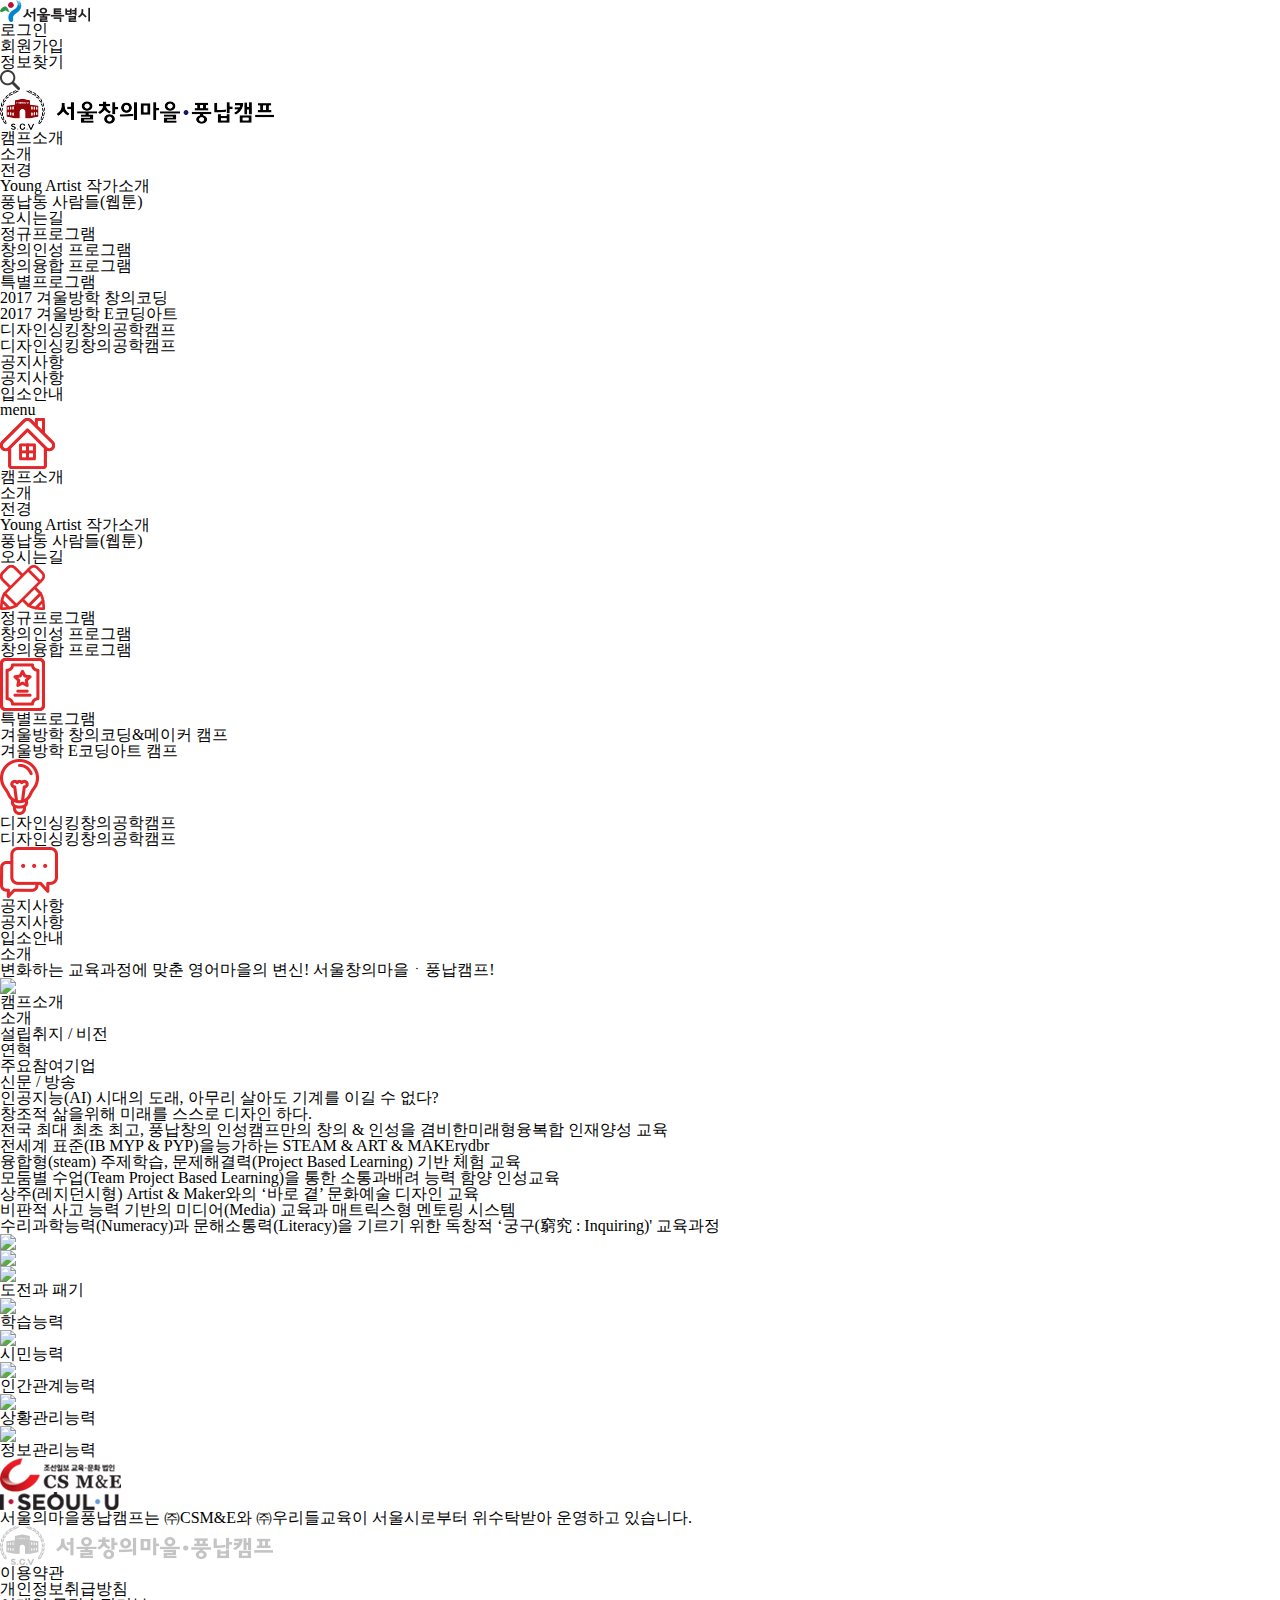
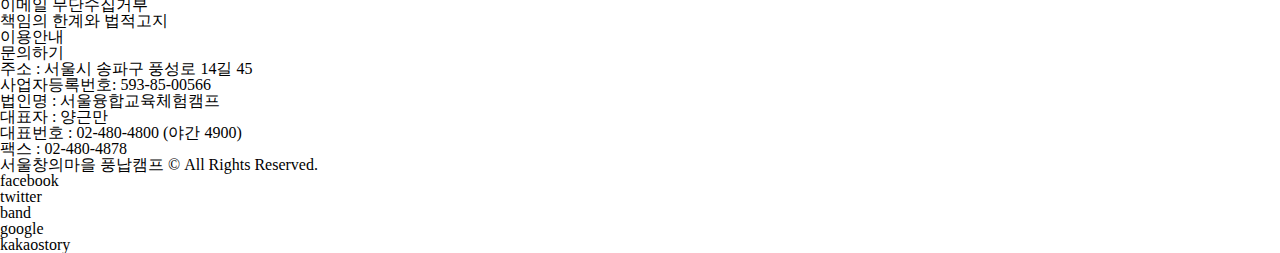
==== gnb1_intro_1.html @ 31e1ef19 "Add files via upload" ====
<!doctype html>
<html lang="ko">
    <head>
        <meta charset="utf-8">
        <meta name="viewport" content="width=device-width, initial-scale=1.0, minimum-scale=1.0, maximum-scale=1, user-scalable=no, target-densitydpi=medium-dpi">
        <title>소개 > 서울창의마을 풍납캠프</title>
        <link href="css/reset.css" rel="stylesheet">
        <link href="js/plugin/jquery.bxslider/jquery.bxslider.min.css" rel="stylesheet">
        <link href="css/common.css" rel="stylesheet">
        <link href="css/gnb1_intro_1.css" rel="stylesheet">
        <script src="js/jquery-3.1.1.min.js"></script>
        <script src="js/plugin/jquery.bxslider/jquery.bxslider.js"></script>
        <script src="js/common.js"></script>
        <script src="css/main.css"></script>
    </head>
    <body>
        <!--------------header--------------->
        <header id="header">
            <div class="top_bar">
                <div class="wrapper">
                    <p class="logo">
                        <a href="#"><img src="images/seoul_logo.png"></a>
                    </p>
                    <nav class="lnb">
                        <ul class="top_menu">
                            <li class="typo"><a href="#">로그인</a></li>
                            <li class="typo"><a href="#">회원가입</a></li>
                            <li class="typo"><a href="#">정보찾기</a></li>
                            <li class="icon"><a href="#"><img src="images/search.png"></a></li>
                        </ul>
                    </nav>
                </div>
            </div>
            <div class="header_con wrapper">
                <h1 class="logo">
                    <a href="index.html"><img src="images/logo.png"></a>
                </h1>
                <div class="gnb_bar clearfix">
                    <nav class="gnb">
                        <ul class="clearfix">
                            <li class="gnb_menu">
                                <a href="gnb1_intro_1.html">캠프소개</a>
                                <ul class="smenu">
                                    <li><a href="gnb1_intro_1.html">소개</a></li>
                                    <li><a href="#">전경</a></li>
                                    <li><a href="#">Young Artist 작가소개</a></li>
                                    <li><a href="#">풍납동 사람들(웹툰)</a></li>
                                    <li><a href="#">오시는길</a></li>
                                </ul>
                            </li>
                            <li class="gnb_menu">
                                <a href="gnb2_character_1.html">정규프로그램</a>
                                <ul class="smenu">
                                    <li><a href="gnb2_character_1.html">창의인성 프로그램</a></li>
                                    <li><a href="#">창의융합 프로그램</a></li>
                                </ul>
                            </li>
                            <li class="gnb_menu">
                                <a href="#">특별프로그램</a>
                                <ul class="smenu">
                                    <li><a href="#">2017 겨울방학 창의코딩</a></li>
                                    <li><a href="#">2017 겨울방학 E코딩아트</a></li>
                                </ul>
                            </li>
                            <li class="gnb_menu">
                                <a href="#">디자인싱킹창의공학캠프</a>
                                <ul class="smenu">
                                    <li><a href="#">디자인싱킹창의공학캠프</a></li>
                                </ul>
                            </li>
                            <li class="gnb_menu">
                                <a href="#">공지사항</a>
                                <ul class="smenu">
                                    <li><a href="#">공지사항</a></li>
                                    <li><a href="#">입소안내</a></li>
                                </ul>
                            </li>
                        </ul>
                    </nav>
                    <p class="gnb_btn">menu</p>
                </div>
                <ul class="ham_menu">
                    <li class="ham_menu1">
                        <p class="icon"><img src="images/ham_icon1.gif"></p>
                        <ul>
                            <li class="tit"><a href="gnb1_intro_1.html">캠프소개</a></li>
                            <li><a href="gnb1_intro_1.html">소개</a></li>
                            <li><a href="#">전경</a></li>
                            <li><a href="#">Young Artist 작가소개</a></li>
                            <li><a href="#">풍납동 사람들(웹툰)</a></li>
                            <li><a href="#">오시는길</a></li>
                        </ul>
                    </li>
                    <li class="ham_menu2">
                        <p class="icon"><img src="images/ham_icon2.gif"></p>
                        <ul>
                            <li class="tit">정규프로그램</li>
                            <li><a href="gnb2_character_1.html">창의인성 프로그램</a></li>
                            <li><a href="#">창의융합 프로그램</a></li>
                        </ul>
                    </li>
                    <li class="ham_menu3">
                        <p class="icon"><img src="images/ham_icon3.gif"></p>
                        <ul>
                            <li class="tit">특별프로그램</li>
                            <li><a href="#">겨울방학 창의코딩&amp;메이커 캠프</a></li>
                            <li><a href="#">겨울방학 E코딩아트 캠프</a></li>
                        </ul>
                    </li>
                    <li class="ham_menu4">
                        <p class="icon"><img src="images/ham_icon4.gif"></p>
                        <ul>
                            <li class="tit">디자인싱킹창의공학캠프</li>
                            <li><a href="#">디자인싱킹창의공학캠프</a></li>
                        </ul>
                    </li>
                    <li class="ham_menu5">
                        <p class="icon"><img src="images/ham_icon5.gif"></p>
                        <ul>
                            <li class="tit">공지사항</li>
                            <li><a href="#">공지사항</a></li>
                            <li><a href="#">입소안내</a></li>
                        </ul>
                    </li>
                </ul>
            </div>
        </header>
        <!---------------//header--------------->
        <!--------------------visual-------------------->
        <section id="visual">
            <div class="table">
                <div class="wrapper">
                    <h2 class="tit">소개</h2>
                    <p class="tit_desc">변화하는 교육과정에 맞춘 영어마을의 변신! 서울창의마을ㆍ풍납캠프!</p>
                </div>
            </div>
        </section>
        <!--------------------//visual-------------------->
        <!-------------------container-------------------->
        <section id="container">
            <div class="loacation wrapper">
                <ul class="nav">
                    <li class="home">
                        <p><a href="index.html"><img src="images/gnb2_character_1/homeicon.gif"></a></p>
                    </li>
                    <li class="program">
                        <p><a href="index.html">캠프소개</a></p>
                    </li>
                    <li class="here">
                        <p>소개</p>
                    </li>
                </ul> 
            </div>
            <ul class="tab_list wrapper clearfix">
                <li class="list">설립취지 / 비전</li>
                <li class="list">연혁</li>
                <li class="list">주요참여기업</li>
                <li class="list">신문 / 방송</li>
            </ul>
            <div class="tab_content wrapper">
                <div class="content content_intro">
                    <div class="con1">
                        <div class="title">
                            <p class="stit">인공지능(AI) 시대의 도래, 아무리 살아도 기계를 이길 수 없다?</p>
                            <h3 class="tit">창조적 삶을위해 <strong>미래를 스스로 디자인 하다.</strong></h3>
                        </div>
                        <ul class="desc">
                            <li>전국 최대 최초 최고, 풍납창의 인성캠프만의 창의 &amp; 인성을 겸비한미래형융복합 인재양성 교육 </li>
                            <li>전세계 표준(IB MYP &amp; PYP)을능가하는 STEAM &amp; ART &amp; MAKErydbr</li>
                            <li>융합형(steam) 주제학습, 문제해결력(Project Based Learning) 기반 체험 교육</li>
                            <li>모둠별 수업(Team Project Based Learning)을 통한 소통과배려 능력 함양 인성교육</li>
                            <li>상주(레지던시형) Artist &amp; Maker와의 ‘바로 곁’ 문화예술 디자인 교육</li>
                            <li>비판적 사고 능력 기반의 미디어(Media) 교육과 매트릭스형 멘토링 시스템</li>
                            <li>수리과학능력(Numeracy)과 문해소통력(Literacy)을 기르기 위한 독창적 ‘궁구(窮究 : Inquiring)' 교육과정</li>
                        </ul>
                    </div>
                    <div class="con2">
                        <p class="web"><img src="images/gnb1_intro_1/educircle.gif"></p>
                        <p class="mobile"><img src="images/gnb1_intro_1/educircle_mobile.gif"></p>
                    </div>
                    <div class="con3">
                        <ul class="box">
                            <li>
                                <p class="photo"><img src="images/gnb1_intro_1/box1.jpg"></p>
                                <p class="desc">도전과 패기</p>
                            </li>
                            <li>
                                <p class="photo"><img src="images/gnb1_intro_1/box2.jpg"></p>
                                <p class="desc">학습능력</p>
                            </li>
                            <li>
                                <p class="photo"><img src="images/gnb1_intro_1/box3.jpg"></p>
                                <p class="desc">시민능력</p>
                            </li>
                            <li>
                                <p class="photo"><img src="images/gnb1_intro_1/box4.jpg"></p>
                                <p class="desc">인간관계능력</p>
                            </li>
                            <li>
                                <p class="photo"><img src="images/gnb1_intro_1/box5.jpg"></p>
                                <p class="desc">상황관리능력</p>
                            </li>
                            <li>
                                <p class="photo"><img src="images/gnb1_intro_1/box6.jpg"></p>
                                <p class="desc">정보관리능력</p>
                            </li>
                        </ul>
                    </div>
                </div>
                <div class="content content_program">
                    
                </div>
                <div class="content content_photo">
                    
                </div>
            </div>
        </section>
        <!-------------------//container-------------------->
        <!------------------footer------------------------>
        <footer id="footer">
            <div class="top">
                <div class="wrapper clearfix">
                    <ul class="logo clearfix">
                        <li class="logo1"><img src="images/foot_logo1.jpg"></li>
                        <li class="logo2"><img src="images/foot_logo2.jpg"></li>
                    </ul>
                    <p class="desc">서울의마을풍납캠프는 ㈜CSM&amp;E와 ㈜우리들교육이 서울시로부터 위수탁받아 운영하고 있습니다.</p>
                </div>
            </div>
            <div class="bottom wrapper clearfix">
                <h4 class="logo"><img src="images/footer_logo.gif"></h4>
                <div class="foot_desc clearfix">
                    <ul class="foot_gnb">
                        <li><a href="#">이용약관</a></li>
                        <li><strong><a href="#">개인정보취급방침</a></strong></li>
                        <li><a href="#">이메일 무단수집거부</a></li>
                        <li><a href="#">책임의 한계와 법적고지</a></li>
                        <li><a href="#">이용안내</a></li>
                        <li><a href="#">문의하기</a></li>
                    </ul>
                    <div class="information">
                        <ul class="info1 clearfix">
                            <li>주소 : 서울시 송파구 풍성로 14길 45</li>
                            <li>사업자등록번호: 593-85-00566</li>
                            <li>법인명 : 서울융합교육체험캠프</li>
                        </ul>
                        <ul class="info2 clearfix">
                            <li>대표자 : 양근만</li>
                            <li>대표번호 : 02-480-4800 (야간 4900)</li>
                            <li>팩스 : 02-480-4878</li>
                        </ul>
                        <p>서울창의마을 풍납캠프 © All Rights Reserved.</p>
                    </div>
                </div>
                <ul class="sns">
                    <li class="sns1">
                        <a href="#">facebook</a>
                    </li>
                    <li class="sns2">
                        <a href="#">twitter</a>
                    </li>
                    <li class="sns3">
                        <a href="#">band</a>
                    </li>
                    <li class="sns4">
                        <a href="#">google</a>
                    </li>
                    <li class="sns5">
                        <a href="#">kakaostory</a>
                    </li>
                </ul>
            </div>
        </footer>
        <!---------------//footer------------------------->
    </body>
</html>
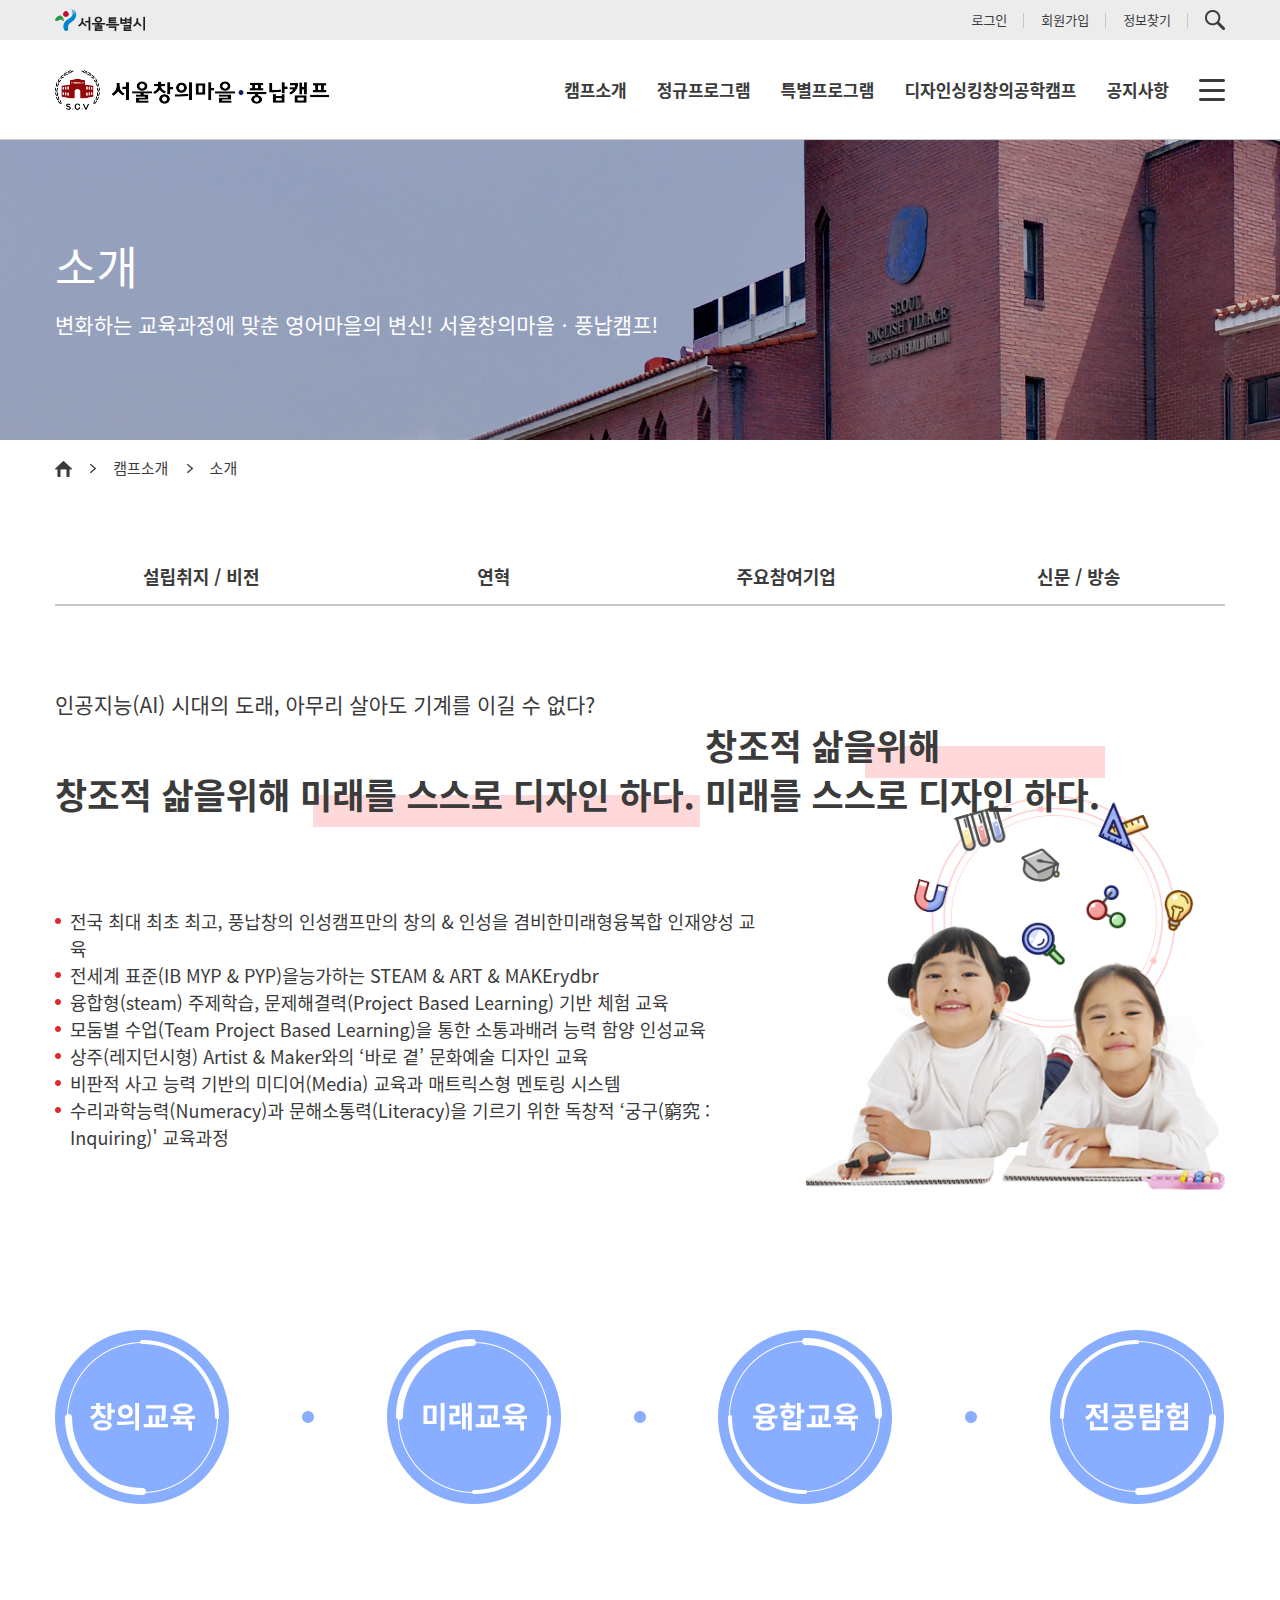
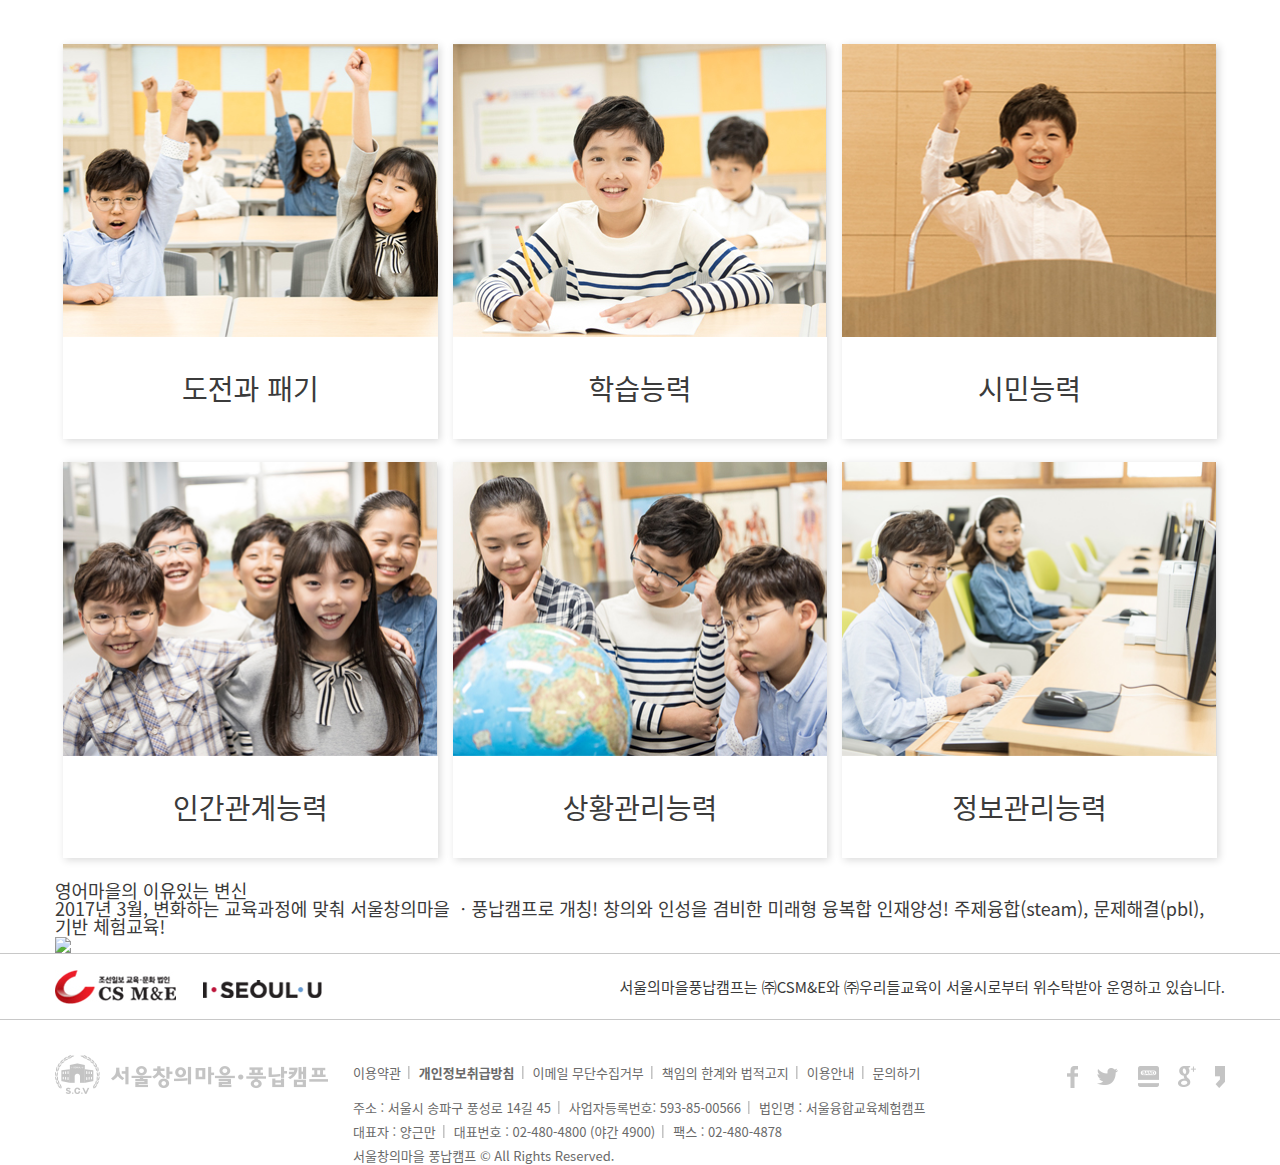
==== commit 3fa1f920: "Add files via upload" ====
--- a/gnb1_intro_1.html
+++ b/gnb1_intro_1.html
@@ -9,9 +9,8 @@
         <link href="css/common.css" rel="stylesheet">
         <link href="css/gnb1_intro_1.css" rel="stylesheet">
         <script src="js/jquery-3.1.1.min.js"></script>
-        <script src="js/plugin/jquery.bxslider/jquery.bxslider.js"></script>
         <script src="js/common.js"></script>
-        <script src="css/main.css"></script>
+        <script src="js/gnb2_character_1.js"></script>
     </head>
     <body>
         <!--------------header--------------->
@@ -162,7 +161,8 @@
                     <div class="con1">
                         <div class="title">
                             <p class="stit">인공지능(AI) 시대의 도래, 아무리 살아도 기계를 이길 수 없다?</p>
-                            <h3 class="tit">창조적 삶을위해 <strong>미래를 스스로 디자인 하다.</strong></h3>
+                            <h3 class="tit web">창조적 삶을위해 <strong>미래를 스스로 디자인 하다.</strong></h3>
+                            <h3 class="tit mobile">창조적 삶을위해<br> <strong>미래를 스스로 디자인 하다.</strong></h3>
                         </div>
                         <ul class="desc">
                             <li>전국 최대 최초 최고, 풍납창의 인성캠프만의 창의 &amp; 인성을 겸비한미래형융복합 인재양성 교육 </li>
@@ -207,10 +207,17 @@
                         </ul>
                     </div>
                 </div>
-                <div class="content content_program">
+                <div class="content content_history">
+                    <div class="title">
+                        <h3 class="tit web">영어마을의 이유있는 변신</h3>
+                        <p class="desc">2017년 3월, 변화하는 교육과정에 맞춰 서울창의마을 ㆍ풍납캠프로 개칭! 창의와 인성을 겸비한 미래형 융복합 인재양성! 주제융합(steam), 문제해결(pbl), 기반 체험교육! </p>
+                    </div>
+                    <p class="image"><img src="images/gnb1_intro_1/history.jpg"></p>
+                </div>
+                <div class="content content_company">
                     
                 </div>
-                <div class="content content_photo">
+                <div class="content content_news">
                     
                 </div>
             </div>
--- a/css/common.css
+++ b/css/common.css
@@ -0,0 +1,322 @@
+html{
+    font-size:62.5%;
+}
+body{
+    font-size: 2.2rem;
+    font-family:"Noto Sans CJK KR";
+    font-weight:300;
+    color:#3b3b3b
+}
+.wrapper{
+    max-width: 1170px;
+    position: relative;
+    margin: 0 auto
+}
+.blank{
+    padding: 70px 0
+}
+.clearfix::after{
+    content: "";
+    display: block;
+    clear: both;
+}
+/***************header******************/
+#header{
+    height: 140px;
+    width: 100%;
+    border-bottom: 1px solid #c8c8c8;
+    box-sizing: border-box
+}
+#header .top_bar{
+    height: 40px;
+    background-color:#ececec;
+    font-size: 1.3rem;
+    overflow: hidden
+}
+#header .top_bar .logo{
+    float: left;
+    padding-top:9px
+}
+#header .top_bar .lnb{
+    float: right;
+}
+#header .top_bar .lnb .top_menu li{
+    float: left;
+    background-image:url(../images/bar.gif);
+    background-repeat: no-repeat;
+    background-position: right center;
+    padding:0 17px;
+}
+#header .top_bar .lnb .top_menu .typo{
+    line-height: 40px
+}
+#header .top_bar .lnb .top_menu .icon{
+    padding-top: 10px;
+    background-image:none;
+    padding-right: 0   
+}
+#header .header_con{
+    height: 100px;
+    font-size: 1.7rem;
+    font-weight: 500;
+    position: relative;
+}
+#header .header_con .logo{
+    float: left;
+    padding: 30px 0;
+}
+#header .header_con .gnb_bar{
+    float: right
+}
+#header .header_con .gnb_bar .gnb{
+    float:left;
+    position: relative;
+    line-height: 100px;
+}
+#header .header_con .gnb_bar .gnb>ul .gnb_menu{
+    float: left;
+    margin-right: 30px;
+}
+#header .header_con .gnb_bar .gnb>ul .gnb_menu:hover>a{
+    color:#e2282b
+}
+#header .header_con .gnb_bar .gnb>ul>li:last-child .smenu{
+    right:30px
+}
+#header .header_con .gnb_bar .gnb ul .gnb_menu .smenu{
+    font-size: 1.4rem;
+    position: absolute;
+    top:100px;
+    z-index: 200;
+    line-height: 40px;
+    background-color: #fff;
+    padding: 0 10px;
+    width: 200px;
+    box-sizing: border-box;
+    box-shadow: 0px 6px 7px rgba(0,0,0,0.1);
+    border: 1px solid #d8d8d8;
+    visibility: hidden;
+    opacity: 0;
+    transition: 0.3s ease-in-out;
+    display: none
+}
+#header .header_con .gnb_bar .gnb ul .gnb_menu:hover .smenu{
+    display:block;
+    visibility: visible;
+    opacity: 1
+}
+#header .header_con .gnb_bar .gnb ul .gnb_menu>a{
+    font-weight: 600;
+    display: inline-block
+}
+#header .header_con .gnb_bar .gnb ul .gnb_menu>a::after{
+    content: '';
+    display: none;
+    background-color:#e2282b;
+    width: 100%;
+    height: 3px;
+    margin: -3px 0;
+}
+#header .header_con .gnb_bar .gnb ul .gnb_menu:hover>a::after{
+    content: '';
+    display: block;
+    background-color:#e2282b;
+    width: 100%;
+    height: 3px;
+    margin: -3px 0;
+}
+#header .header_con .gnb_bar .gnb ul .gnb_menu .smenu li a{
+    display: inline-block;
+    width: 100%
+}
+#header .header_con .gnb_bar .gnb>ul>li .smenu li:hover>a{
+    color:#c3c3c3
+}
+#header .header_con .gnb_bar .gnb_btn{
+    float: right;
+    margin-top: 39px;
+    cursor: pointer;
+    text-indent: -9999px;
+    background-image: url(../images/header_ham.gif);
+    width: 26px;
+    height: 22px;
+    background-position: center;
+}
+#header .header_con .gnb_bar .gnb_btn:hover{
+    background-image: url(../images/header_ham_hover.gif);
+}
+#header .header_con .gnb_bar .gnb_btn.x{
+    background-image: url(../images/header_ham_x.gif);
+}
+#header .header_con .ham_menu{
+    width: 100%;
+    height: 300px;
+    background-color: #fff;
+    position: absolute;
+    top:100px;
+    left: 0;
+    z-index: 100;
+    font-size: 0;
+    display: none
+}
+#header .header_con .ham_menu>li{
+    display: inline-block;
+    text-align: center;
+    width: 20%;
+    font-size: 1.4rem;
+    border-left: 1px solid #c8c8c8;
+    box-sizing: border-box;
+    vertical-align: top;
+    height: 100%;
+    background-repeat: no-repeat;
+}
+#header .header_con .ham_menu .ham_menu1{
+    padding-top: 30px;
+    border: none
+}
+#header .header_con .ham_menu .ham_menu2{
+    padding-top: 36px
+}
+#header .header_con .ham_menu .ham_menu3{
+    padding-top: 28px
+}
+#header .header_con .ham_menu .ham_menu4{
+    padding-top: 25px
+}
+#header .header_con .ham_menu .ham_menu5{
+    padding-top: 31px;
+}
+#header .header_con .ham_menu>li>ul>li{
+    margin-bottom: 12px
+}
+#header .header_con .ham_menu>li>ul>li a:hover{
+    color:#c8c8c8
+}
+#header .header_con .ham_menu>li>ul .tit{
+    font-size: 1.8rem;
+    color: #e2282b;
+    font-weight: 600;
+    margin: 25px 0
+}
+/***************footer*******************/
+#footer .top{
+    border-top: 1px solid #c8c8c8;
+    border-bottom: 1px solid #c8c8c8;
+    height: 65px
+}
+#footer .top .wrapper .logo{
+    float: left;
+    padding-top:16px;
+    width: 267px
+}
+#footer .top .wrapper .logo .logo1{
+    float: left;
+    margin-right: 10%;
+}
+#footer .top .wrapper .logo .logo2{
+    float: left;
+    padding-top:10px
+}
+#footer .top .wrapper .logo img{
+    display: block
+}
+#footer .top .wrapper .desc{
+    float: right;
+    font-size: 1.5rem;
+    line-height: 65px
+}
+#footer .logo{
+    float: left
+}
+#footer .bottom{
+    margin-top: 35px;
+    margin-bottom: 35px;
+    position: relative
+}
+#footer .bottom .logo{
+    margin-right: 25px
+}
+#footer .foot_desc{
+    float: left;
+    font-size: 1.3rem;
+    color:#6a6a6a;
+}
+#footer .foot_desc .foot_gnb{
+    margin-top: 11px;
+    padding-bottom: 35px;
+}
+#footer .foot_desc li{
+    float: left;
+    background-image: url(../images/foot_Bar.gif);
+    background-repeat: no-repeat;
+    background-position: right center;
+    padding: 0 9px;
+}
+#footer .foot_desc li:first-child{
+    padding-left: 0
+}
+#footer .foot_desc li:last-child{
+    background-image: none;
+    padding-right: 0
+}
+#footer .foot_desc .foot_gnb li strong{
+    font-weight: 900
+}
+#footer .foot_desc .information li{
+    margin-bottom: 11px
+}
+#footer .sns{
+    position: absolute;
+    right: 0;
+    top: 11px;
+}
+#footer .sns li{
+    margin-left:13px;
+    display: inline-block;
+    text-indent: -9999px;
+    background-repeat: no-repeat;
+    background-position:center ;
+    height: 22px
+}
+#footer .sns .sns1{
+    background-image: url(../images/footer_icon1.gif);
+    width: 11px;
+}
+#footer .sns .sns1:hover{
+    background-image: url(../images/footer_icon1_hover.gif);
+}
+#footer .sns .sns2{
+    background-image: url(../images/footer_icon2.gif);
+    width: 21px;
+}
+#footer .sns .sns2:hover{
+    background-image: url(../images/footer_icon2_hover.gif);
+}
+#footer .sns .sns3{
+    background-image: url(../images/footer_icon3.gif);
+    width: 21px;
+}
+#footer .sns .sns3:hover{
+    background-image: url(../images/footer_icon3_hover.gif);
+}
+#footer .sns .sns4{
+    background-image: url(../images/footer_icon4.gif);
+    width: 18px;
+}
+#footer .sns .sns4:hover{
+    background-image: url(../images/footer_icon4_hover.gif);
+}
+#footer .sns .sns5{
+    background-image: url(../images/footer_icon5.gif);
+    width: 10px;
+}
+#footer .sns .sns5:hover{
+    background-image: url(../images/footer_icon5_hover.gif);
+}
+#footer .sns li a{
+    display:block;
+    text-align: -9999px;
+}
+#footer .sns li:first-child{
+    margin-left: 0 
+}
--- a/css/gnb1_intro_1.css
+++ b/css/gnb1_intro_1.css
@@ -0,0 +1,363 @@
+#visual{
+    width: 100%;
+    background-image: url(../images/gnb1_intro_1/visual.jpg);
+    background-position: center;
+    background-size: cover;
+    height: 300px;
+    color:#fff;
+    font-weight: 500;
+    display: table;
+}
+#visual .table{
+    display: table-cell;
+    vertical-align:middle
+}
+#visual .tit{
+    font-size: 4.5rem;
+    font-weight: 500;
+    margin-bottom: 24px;
+}
+#visual .tit_desc{
+    font-size: 2.1rem;
+    font-weight: 500;
+    line-height: 1.2
+}
+#container .loacation{
+    height: 56px;
+    font-size: 1.5rem
+}
+#container .loacation .nav li{
+    display: inline-block;
+    line-height: 56px;
+    background-image: url(../images/gnb2_character_1/location_arr.gif);
+    background-repeat: no-repeat;
+    background-position: center left;
+    padding:0 14px;
+}
+#container .loacation .nav .home{
+    vertical-align: middle;
+    background-image: none;
+    padding-left: 0;
+    margin-top: -2px
+}
+#container .loacation .nav .program,
+#container .loacation .nav .here{
+    padding-left:23px
+}
+#container .loacation .nav .home img{
+    display: block
+}
+#container .tab_list{
+    font-size: 1.8rem;
+    margin-top:52px;
+    margin-bottom: 90px;
+    font-weight: 600;
+    color: #3b3b3b;
+    height: 56px;
+}
+#container .tab_list li{
+    float: left;
+    cursor: pointer;
+    width: 25%;
+    box-sizing: border-box;
+    border-bottom: 2px solid #c8c8c8;
+    text-align: center;
+    line-height: 56px;
+}
+#container .tab_list li:hover{
+    color: #e2282b;
+    border-bottom: 2px solid #e2282b
+}
+#container .tab_list li.on{
+    color: #e2282b;
+    border-bottom: 2px solid #e2282b
+}
+#container .tab_content .content{
+    width: 100%;
+    /*display: none;*/
+    font-size: 1.8rem
+}
+#container .tab_content .content_intro .con1{
+    padding-bottom: 39px;
+    background-image: url(../images/gnb1_intro_1/backimg.png);
+    background-repeat: no-repeat;
+    background-position: right bottom;
+    background-size: 420px
+}
+#container .tab_content .content_intro .con1 .stit{
+    font-size: 2.1rem;
+}
+#container .tab_content .content_intro .con1 .tit{
+    font-size: 3.5rem;
+    font-weight: 600;
+    margin-top: 5px;
+    position: relative;
+    display: inline-block;
+    padding-right: 5px;
+    line-height: 1.4
+}
+#container .tab_content .content_intro .con1 .tit::before{
+    width: 60%;
+    display: block;
+    content: '';
+    background-color: #ffd8d9;
+    height:32px;
+    position: absolute;
+    top:26px;
+    right: 0;
+    z-index: -1
+}
+#container .tab_content .content_intro .con1 .desc{
+    margin-top: 90px;
+    width:60%
+}
+#container .tab_content .content_intro .con1 .desc li{
+    background-image: url(../images/gnb1_intro_1/dot.gif);
+    background-repeat: no-repeat;
+    background-position:left 10px;
+    line-height: 1.5;
+    padding-left: 15px;
+}
+#container .tab_content .content_intro .con2{
+    width: 100%;
+    margin:140px 0 
+}
+#container .tab_content .content_intro .con2 img{
+    width: 100%
+}
+#container .tab_content .content_intro .con2 .mobile{
+    display: none
+}
+#container .tab_content .content_intro .con3 .box{
+    font-size: 0;
+    text-align: center
+}
+#container .tab_content .content_intro .con3 .box li{
+    width:32%;
+    display: inline-block;
+    font-size: 2.8rem;
+    text-align: center;
+    box-shadow: 2px 2px 8px #d9d9d9;
+    margin-bottom: 23px;
+    font-weight: 500
+}
+#container .tab_content .content_intro .con3 .box li:nth-child(2),
+#container .tab_content .content_intro .con3 .box li:nth-child(5){
+    margin: 0 1.3%
+}
+#container .tab_content .content_intro .con3 .box li .desc{
+    height: 102px;
+    line-height: 102px
+}
+#container .tab_content .content_intro .con3 .box li .photo img{
+    width: 100%
+}
+
+
+
+
+
+
+
+
+
+
+
+
+
+
+/**********pc*********/
+@media screen and (max-width: 1200px) {
+    .wrapper{
+        width: 96%;
+        margin: 0 auto
+    }
+    #footer .bottom .logo{
+        width: 100%
+    }
+}
+@media screen and (max-width:1150px) and (min-width: 1023px) {
+    #header .header_con .gnb_bar .gnb>ul .gnb_menu{
+        margin-right: 25px;
+    }
+}
+
+/************피시-테블렛************/
+@media screen and (max-width: 1024px) {
+    html{
+        font-size:50%;
+    }
+    #header{
+        height: 70px;
+        width: 100%
+    }
+    #header .top_bar{
+        display: none
+    }
+    #header .header_con .gnb_bar .gnb{
+        display: none
+    }
+    #header .header_con .logo{
+        padding: 15px 0;
+    }
+    #header .header_con .gnb_bar .gnb_btn{
+        margin-top: 24px;
+    }
+    #container .tab_list{
+        margin-top:22px;
+        margin-bottom: 60px;
+        font-weight: 600;
+        color: #3b3b3b;
+        height:46px;
+        font-size:1.9rem
+    }
+    #container .tab_list li{
+        line-height: 46px
+    }
+    #container .tab_content .content_intro .con1{
+        background-size:320px;
+    }
+    #container .tab_content .content_intro .con1 .tit::before{
+        display: none
+    }
+    #container .tab_content .content_intro .con1 .tit strong{
+        background-color: #ffd8d9
+    }
+    #container .tab_content .content_intro .con1 .desc{
+        margin-top: 60px;
+    }
+    #container .tab_content .content_intro .con2{
+        margin:60px 0 
+    }
+    #footer .top .wrapper .logo{
+        float: left;
+        padding-top:16px;
+        width:27%
+    }
+    #footer .top .wrapper .logo .logo1{
+        margin-right: 7%;
+        width: 46%
+    }
+    #footer .top .wrapper .logo .logo2{
+        padding-top:10px;
+        width: 46%
+    }
+    #footer .top .wrapper .logo li img{
+        width: 100%
+    }
+    #footer .bottom .foot_desc{
+        font-size: 1.5rem;
+    }
+    #footer .bottom .foot_desc li{
+        line-height: 1.3;
+    }
+    #footer .bottom .foot_desc .information li{
+        margin-bottom: 12px
+    }
+    #footer .bottom .foot_desc .information li{
+        margin-bottom: 12px
+    }
+}
+/*************테블렛-스마트폰*********/
+@media screen and (max-width: 768px) {
+    html{
+        font-size: 48%;
+    }
+    #visual{
+        height: 250px;
+    }
+    #container .tab_content .content_intro .con1{
+        background-position: bottom center;
+    }
+    #container .tab_content .content_intro .con1 .desc{
+        width:100%;
+        margin-bottom: 300px
+    }
+    #container .tab_content .content_intro .con2 .web{
+        display: none
+    }
+    #container .tab_content .content_intro .con2 .mobile{
+        display: block
+    }
+    #container .tab_content .content_intro .con3 .box li{
+        width:48%;
+        margin-bottom: 14px;
+        font-weight: 500;
+    }
+    #container .tab_content .content_intro .con3 .box li:nth-child(2),
+    #container .tab_content .content_intro .con3 .box li:nth-child(5){
+        margin: 0
+    }
+    #container .tab_content .content_intro .con3 .box li:nth-child(1),
+    #container .tab_content .content_intro .con3 .box li:nth-child(3),
+    #container .tab_content .content_intro .con3 .box li:nth-child(5){
+        margin-right:2%
+    }
+    #container .tab_content .content_intro .con3 .box li .desc{
+        height: 70px;
+        line-height: 70px
+    }
+    #footer .top{
+        height: auto
+    }
+    #footer .top .wrapper .logo{
+        display: none
+    }
+    #footer .top .wrapper .desc{
+        float: left;
+        font-size: 1.7rem;
+        line-height: 1.5;
+        padding: 15px 0
+    }
+}
+/*********스마트폰*********/
+@media screen and (max-width: 480px) {
+    html{
+        font-size: 43%;
+    }
+    #container .tab_content .content_intro .con1{
+        background-size:300px;
+    }
+    #footer .sns{
+        left: 0;
+        top:210px;
+        margin-bottom: 35px
+    }
+}
+@media screen and (max-width:400px) {
+    html{
+        font-size: 43%;
+    }
+    #header .header_con .logo{
+        width:60%;
+        padding: 21px 0;
+    }
+    #header .header_con .logo img{
+        width:100%;
+        display: block
+    }
+    #visual .con .tit .main_tit img{
+        width: 260px
+    }
+    #visual .con .tit .icon{
+        right:-55px;top:-32px;
+    }
+    #visual .con .tit .icon img{
+        width: 35%
+    }
+    #visual .con .date_list li{
+        width:85%;
+    }
+    #visual .con .date_list li .date{
+        width: 30px;
+        height: 25px;
+        line-height: 25px
+    }
+    #footer .sns{
+        left: 0;
+        top:210px;
+        margin-bottom: 35px
+    }
+}
+
+
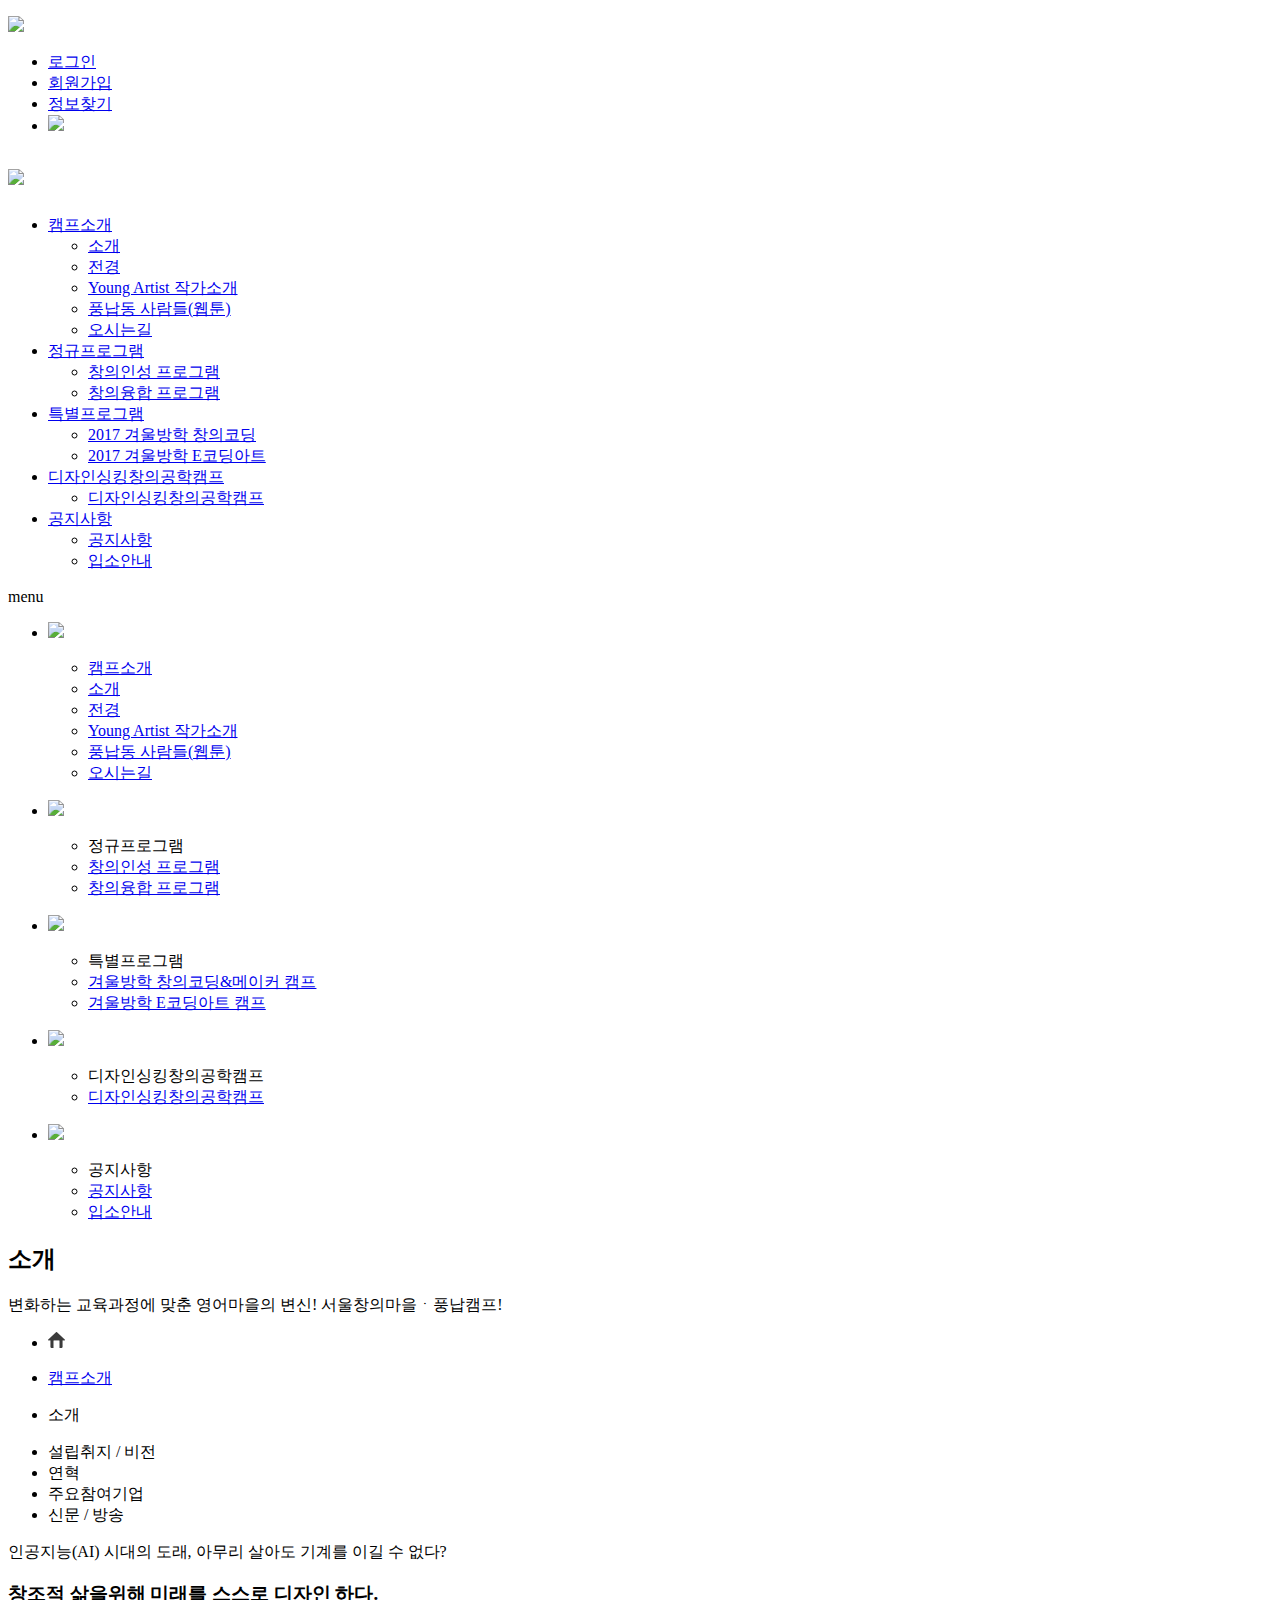
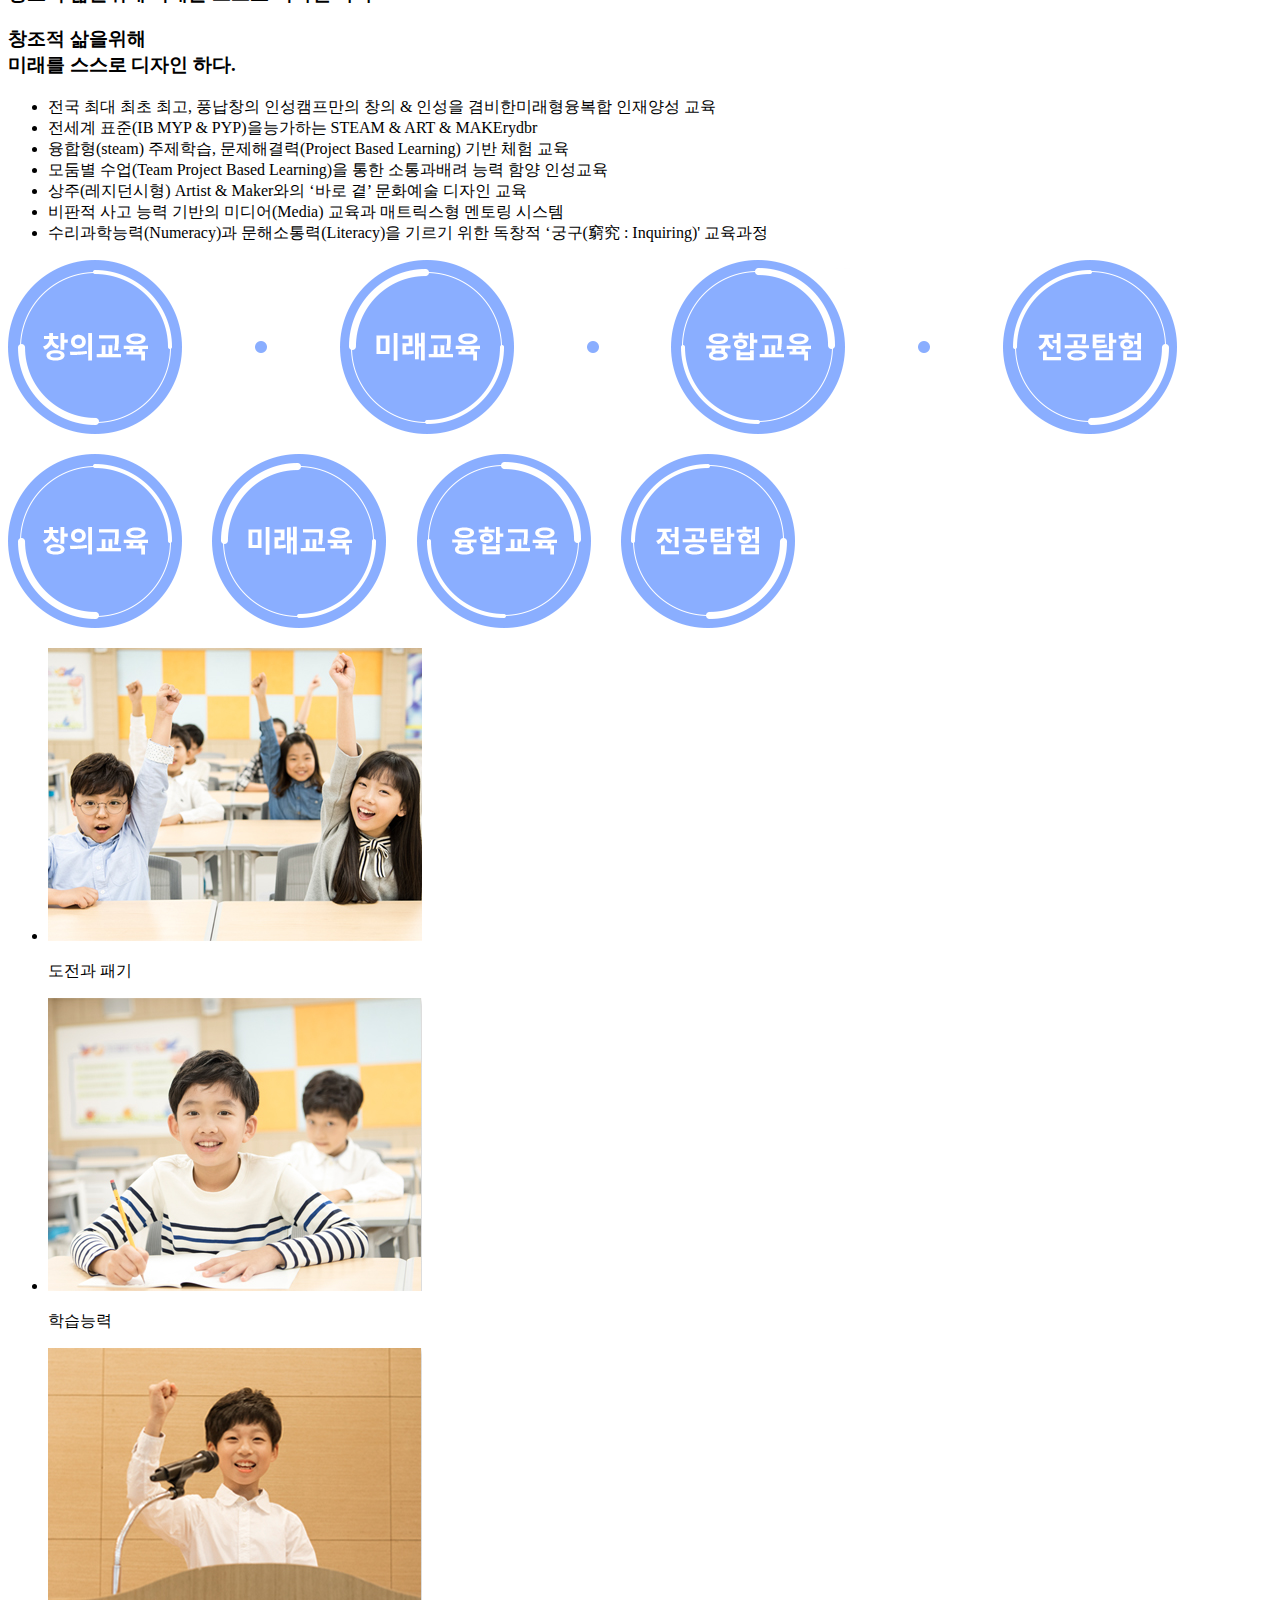
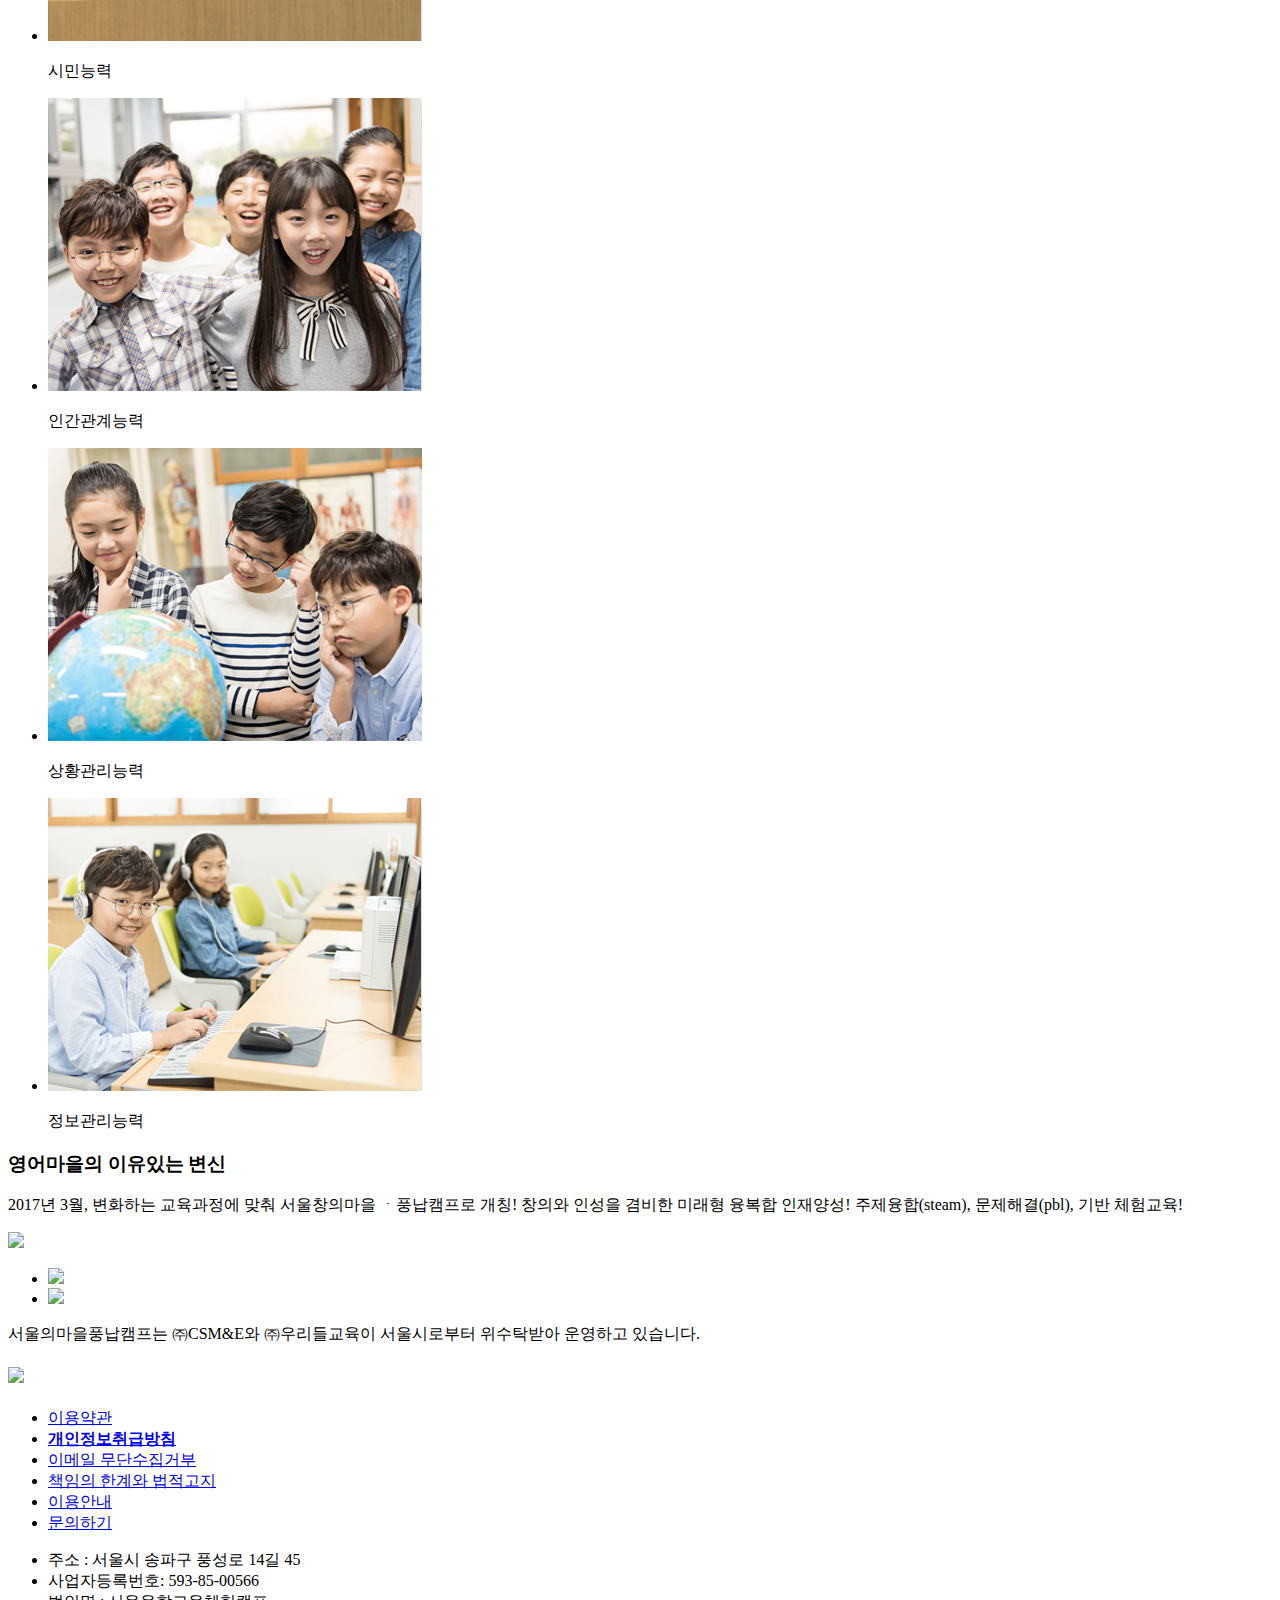
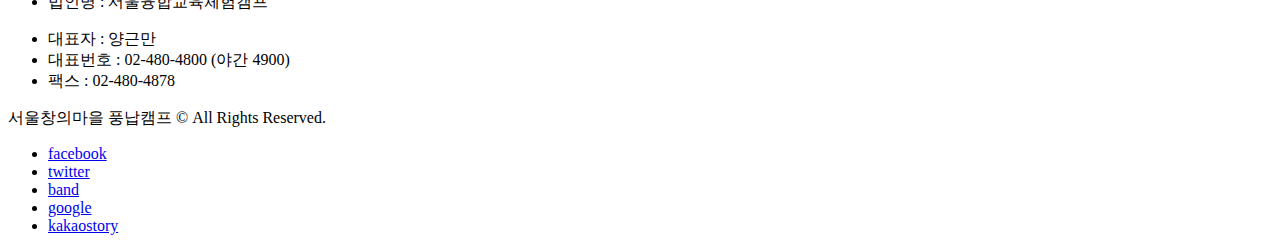
==== commit 751e58ac: "Add files via upload" ====
--- a/gnb1_intro_1.html
+++ b/gnb1_intro_1.html
@@ -18,21 +18,21 @@
             <div class="top_bar">
                 <div class="wrapper">
                     <p class="logo">
-                        <a href="#"><img src="images/seoul_logo.png"></a>
+                        <a href="#"><img src="images/index/seoul_logo.png"></a>
                     </p>
                     <nav class="lnb">
                         <ul class="top_menu">
                             <li class="typo"><a href="#">로그인</a></li>
                             <li class="typo"><a href="#">회원가입</a></li>
                             <li class="typo"><a href="#">정보찾기</a></li>
-                            <li class="icon"><a href="#"><img src="images/search.png"></a></li>
+                            <li class="icon"><a href="#"><img src="images/index/search.png"></a></li>
                         </ul>
                     </nav>
                 </div>
             </div>
             <div class="header_con wrapper">
                 <h1 class="logo">
-                    <a href="index.html"><img src="images/logo.png"></a>
+                    <a href="index.html"><img src="images/index/logo.png"></a>
                 </h1>
                 <div class="gnb_bar clearfix">
                     <nav class="gnb">
@@ -44,7 +44,7 @@
                                     <li><a href="#">전경</a></li>
                                     <li><a href="#">Young Artist 작가소개</a></li>
                                     <li><a href="#">풍납동 사람들(웹툰)</a></li>
-                                    <li><a href="#">오시는길</a></li>
+                                    <li><a href="gnb1_Directions.html">오시는길</a></li>
                                 </ul>
                             </li>
                             <li class="gnb_menu">
@@ -80,7 +80,7 @@
                 </div>
                 <ul class="ham_menu">
                     <li class="ham_menu1">
-                        <p class="icon"><img src="images/ham_icon1.gif"></p>
+                        <p class="icon"><img src="images/index/ham_icon1.gif"></p>
                         <ul>
                             <li class="tit"><a href="gnb1_intro_1.html">캠프소개</a></li>
                             <li><a href="gnb1_intro_1.html">소개</a></li>
@@ -91,7 +91,7 @@
                         </ul>
                     </li>
                     <li class="ham_menu2">
-                        <p class="icon"><img src="images/ham_icon2.gif"></p>
+                        <p class="icon"><img src="images/index/ham_icon2.gif"></p>
                         <ul>
                             <li class="tit">정규프로그램</li>
                             <li><a href="gnb2_character_1.html">창의인성 프로그램</a></li>
@@ -99,7 +99,7 @@
                         </ul>
                     </li>
                     <li class="ham_menu3">
-                        <p class="icon"><img src="images/ham_icon3.gif"></p>
+                        <p class="icon"><img src="images/index/ham_icon3.gif"></p>
                         <ul>
                             <li class="tit">특별프로그램</li>
                             <li><a href="#">겨울방학 창의코딩&amp;메이커 캠프</a></li>
@@ -107,14 +107,14 @@
                         </ul>
                     </li>
                     <li class="ham_menu4">
-                        <p class="icon"><img src="images/ham_icon4.gif"></p>
+                        <p class="icon"><img src="images/index/ham_icon4.gif"></p>
                         <ul>
                             <li class="tit">디자인싱킹창의공학캠프</li>
                             <li><a href="#">디자인싱킹창의공학캠프</a></li>
                         </ul>
                     </li>
                     <li class="ham_menu5">
-                        <p class="icon"><img src="images/ham_icon5.gif"></p>
+                        <p class="icon"><img src="images/index/ham_icon5.gif"></p>
                         <ul>
                             <li class="tit">공지사항</li>
                             <li><a href="#">공지사항</a></li>
@@ -228,14 +228,14 @@
             <div class="top">
                 <div class="wrapper clearfix">
                     <ul class="logo clearfix">
-                        <li class="logo1"><img src="images/foot_logo1.jpg"></li>
-                        <li class="logo2"><img src="images/foot_logo2.jpg"></li>
+                        <li class="logo1"><img src="images/index/foot_logo1.jpg"></li>
+                        <li class="logo2"><img src="images/index/foot_logo2.jpg"></li>
                     </ul>
                     <p class="desc">서울의마을풍납캠프는 ㈜CSM&amp;E와 ㈜우리들교육이 서울시로부터 위수탁받아 운영하고 있습니다.</p>
                 </div>
             </div>
             <div class="bottom wrapper clearfix">
-                <h4 class="logo"><img src="images/footer_logo.gif"></h4>
+                <h4 class="logo"><img src="images/index/footer_logo.gif"></h4>
                 <div class="foot_desc clearfix">
                     <ul class="foot_gnb">
                         <li><a href="#">이용약관</a></li>
@@ -278,7 +278,7 @@
                 </ul>
             </div>
         </footer>
-        <!---------------//footer------------------------->
+        <!---------------footer----------------->
     </body>
 </html>
 
